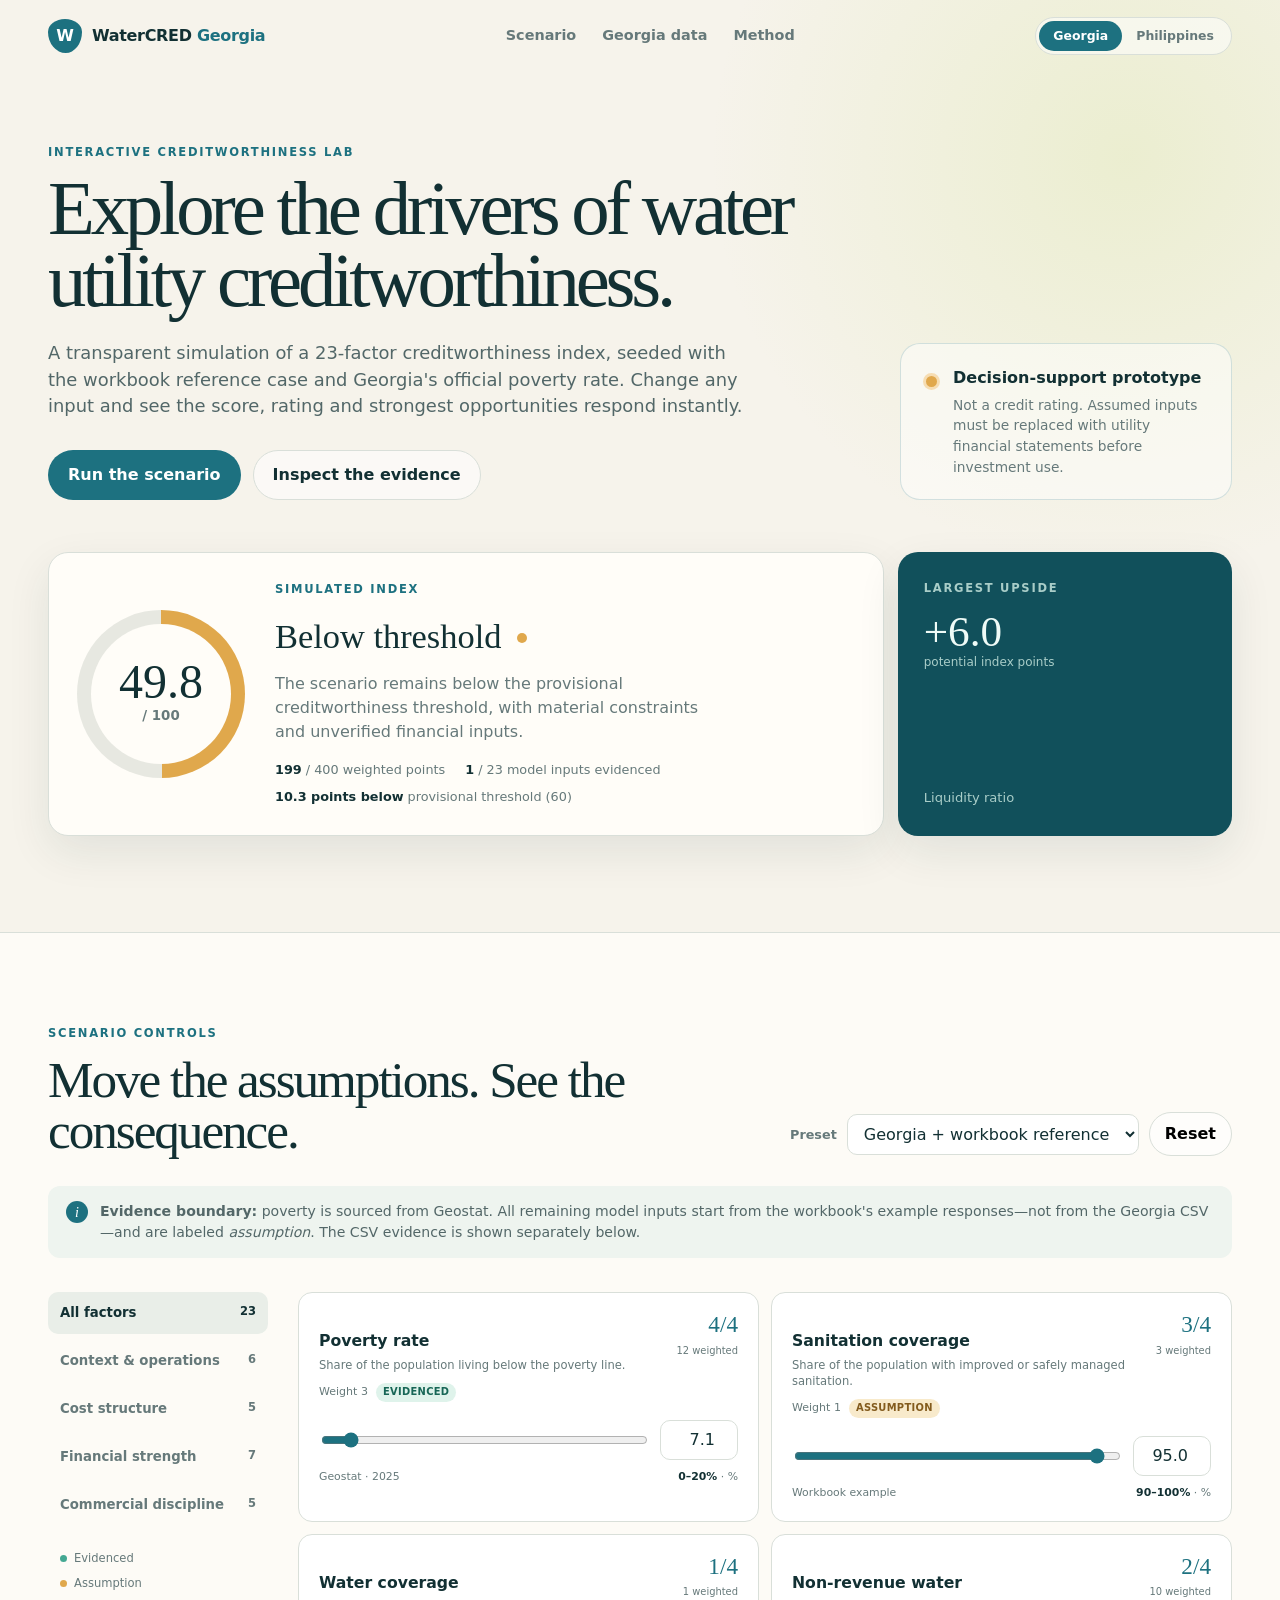
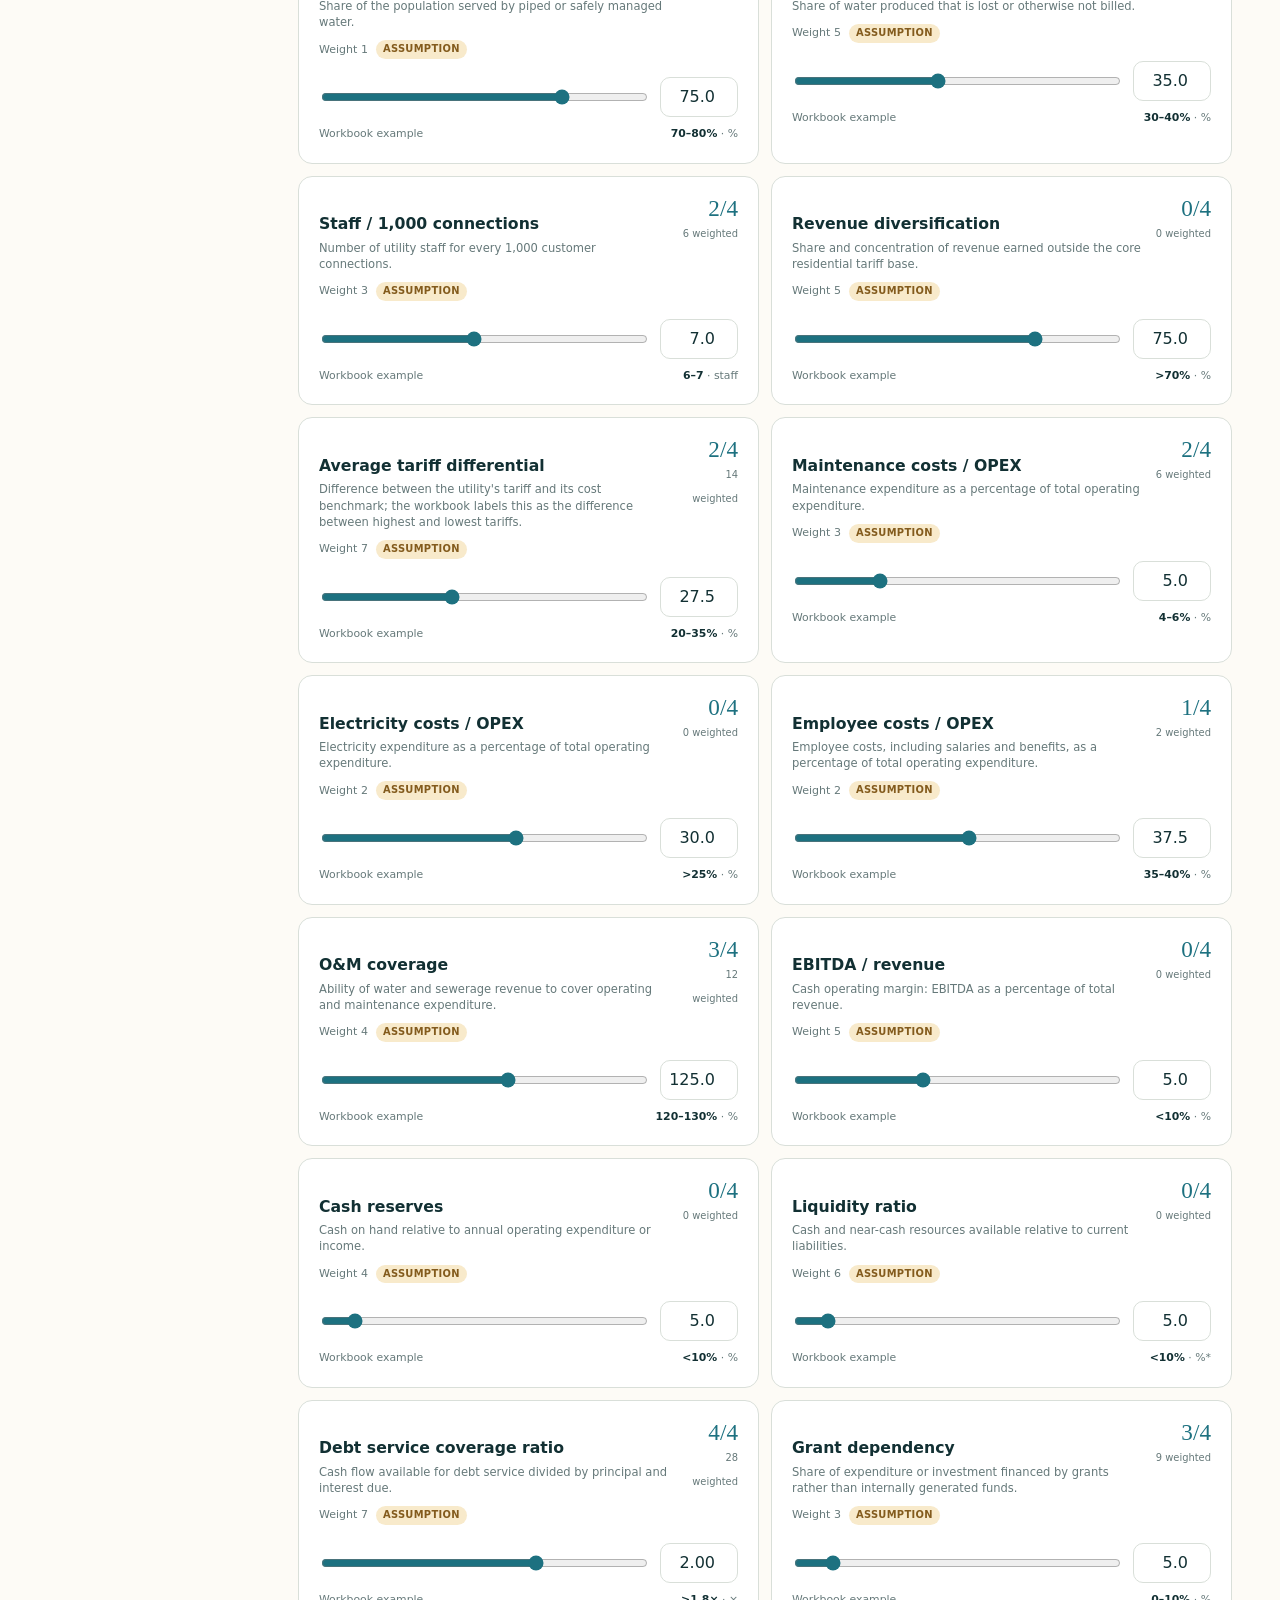
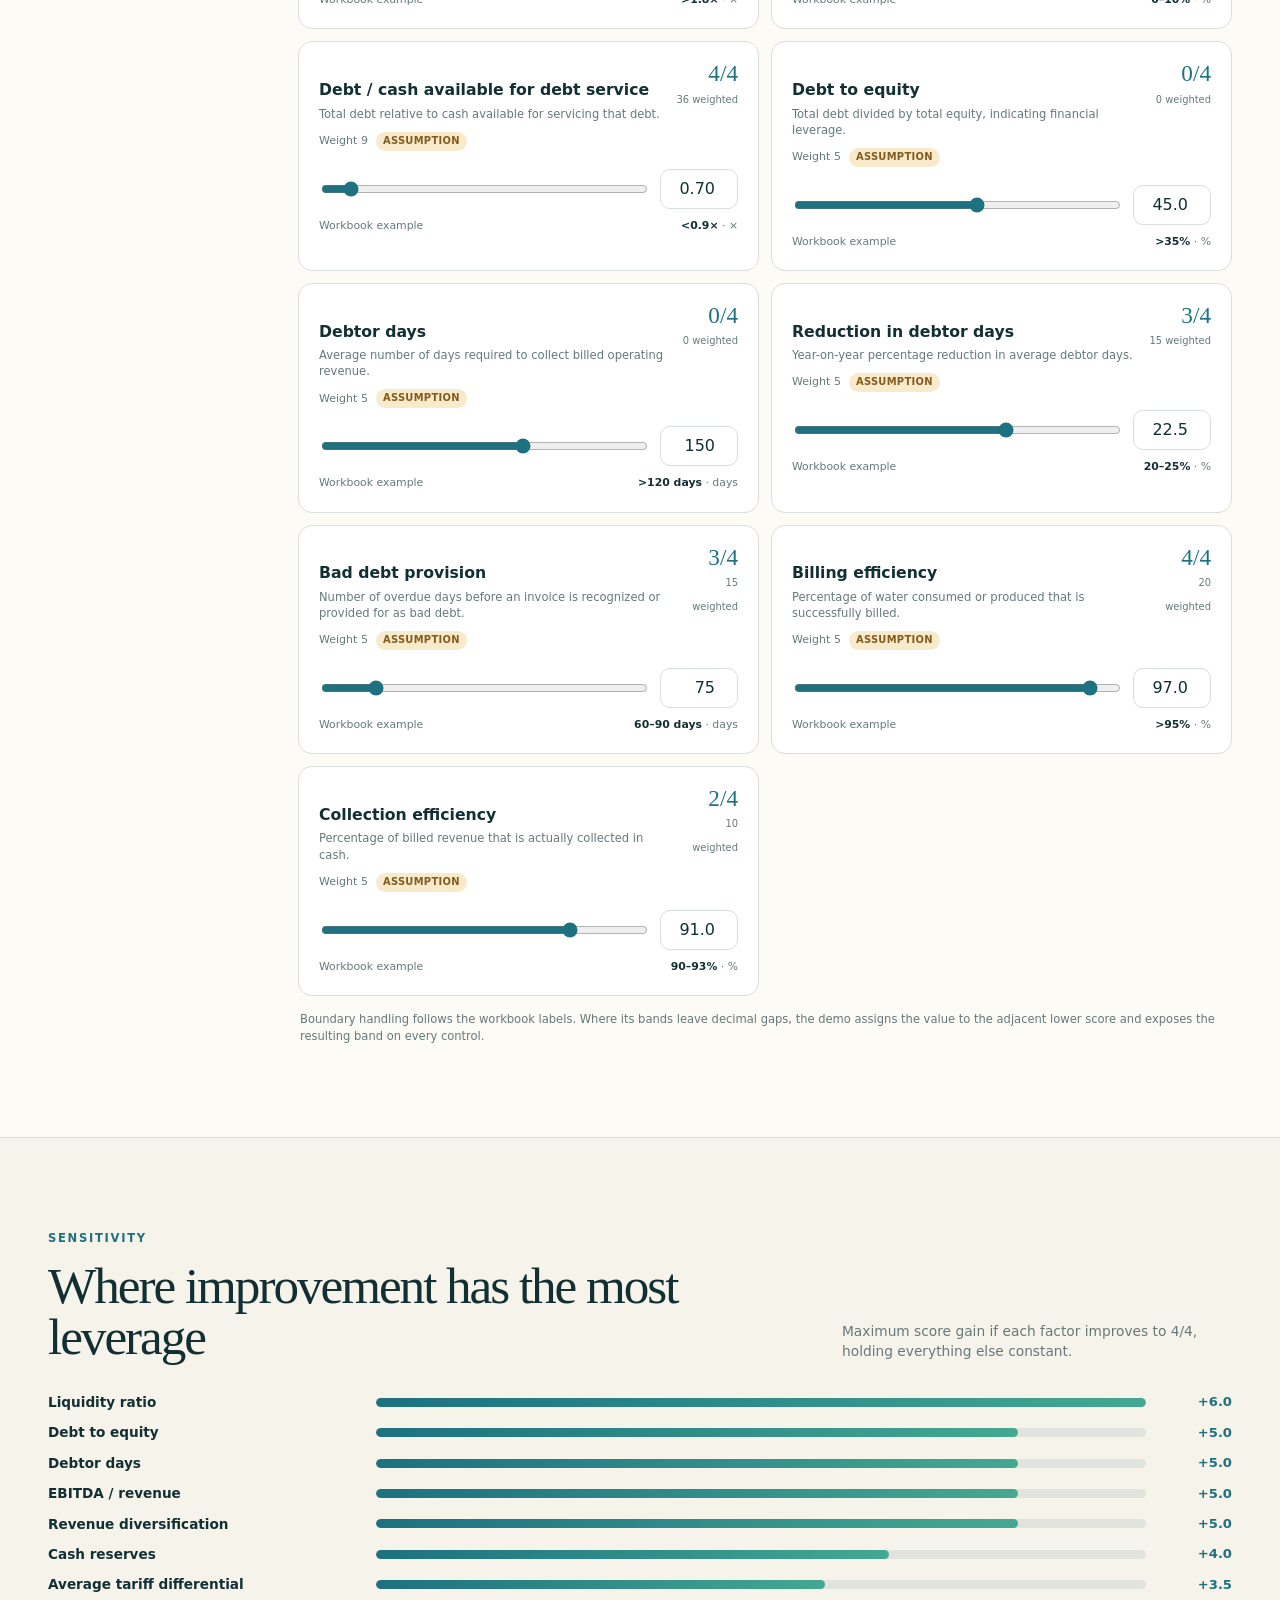
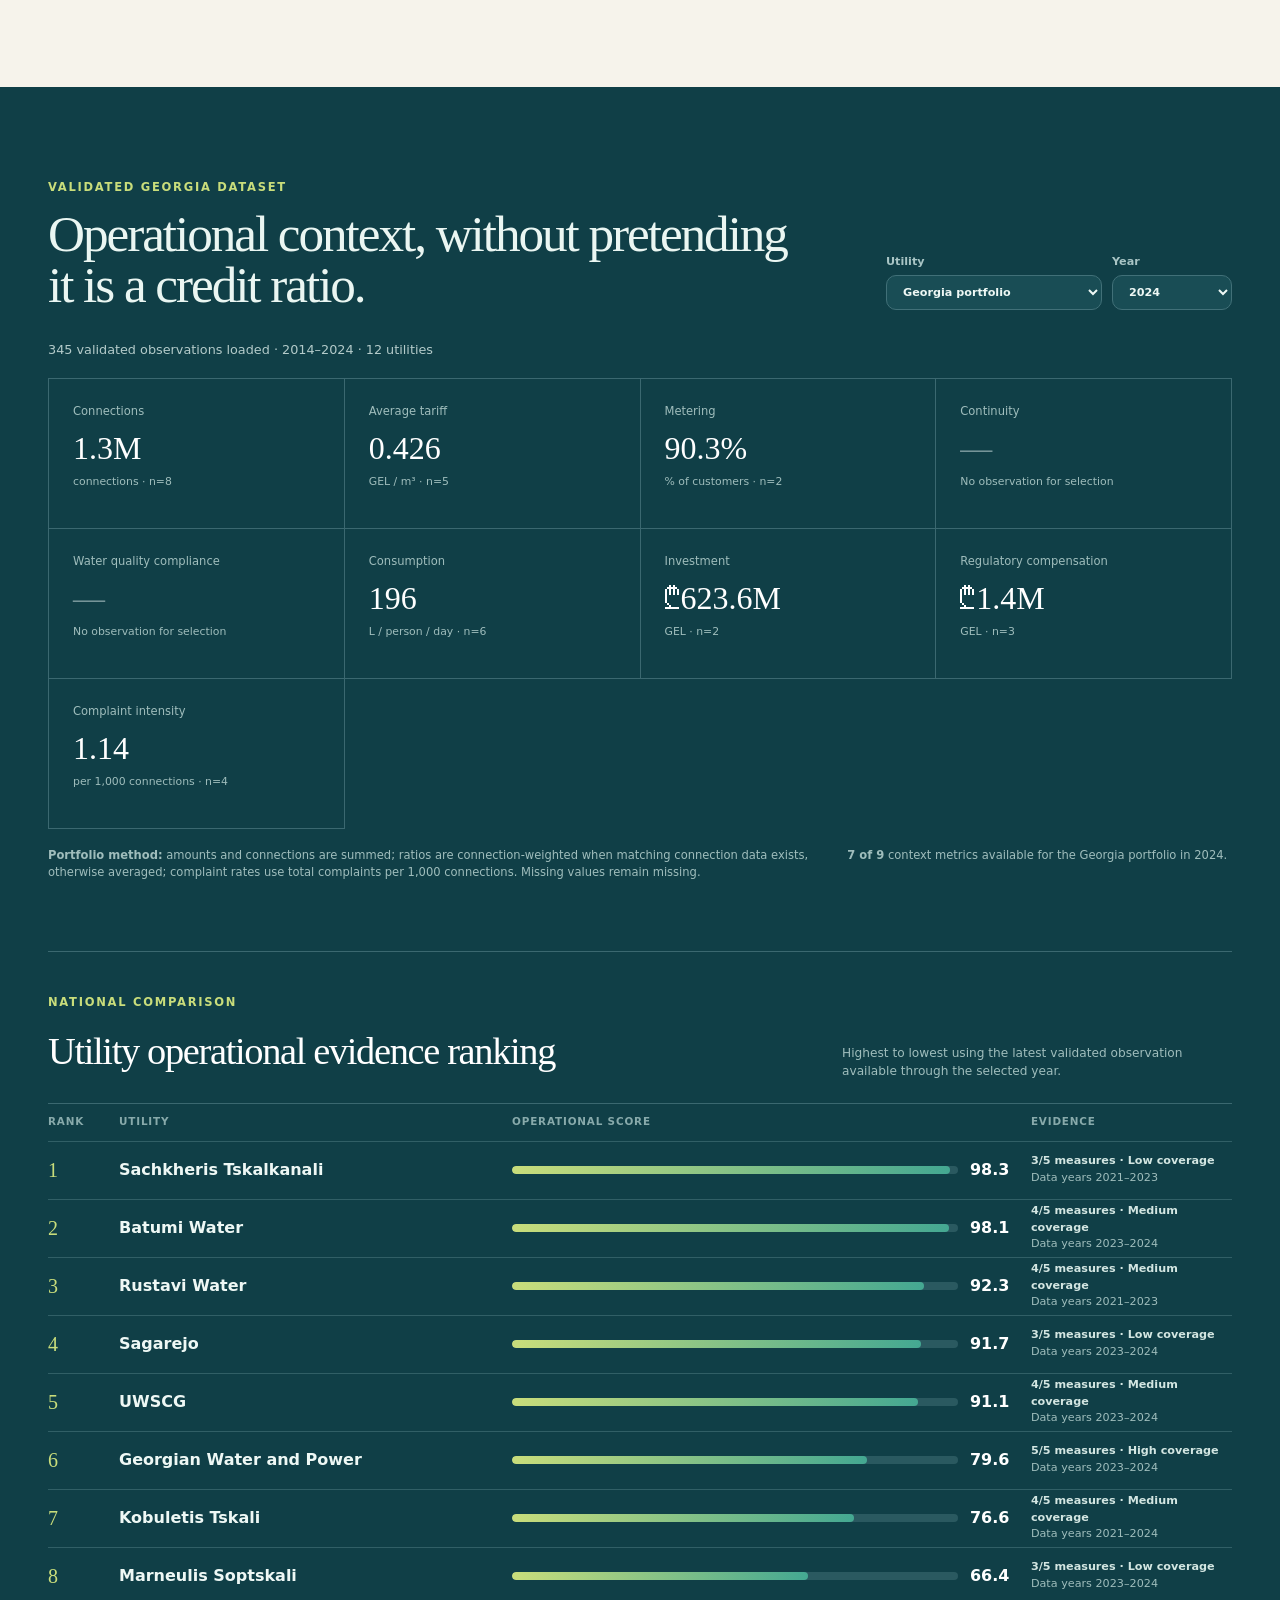
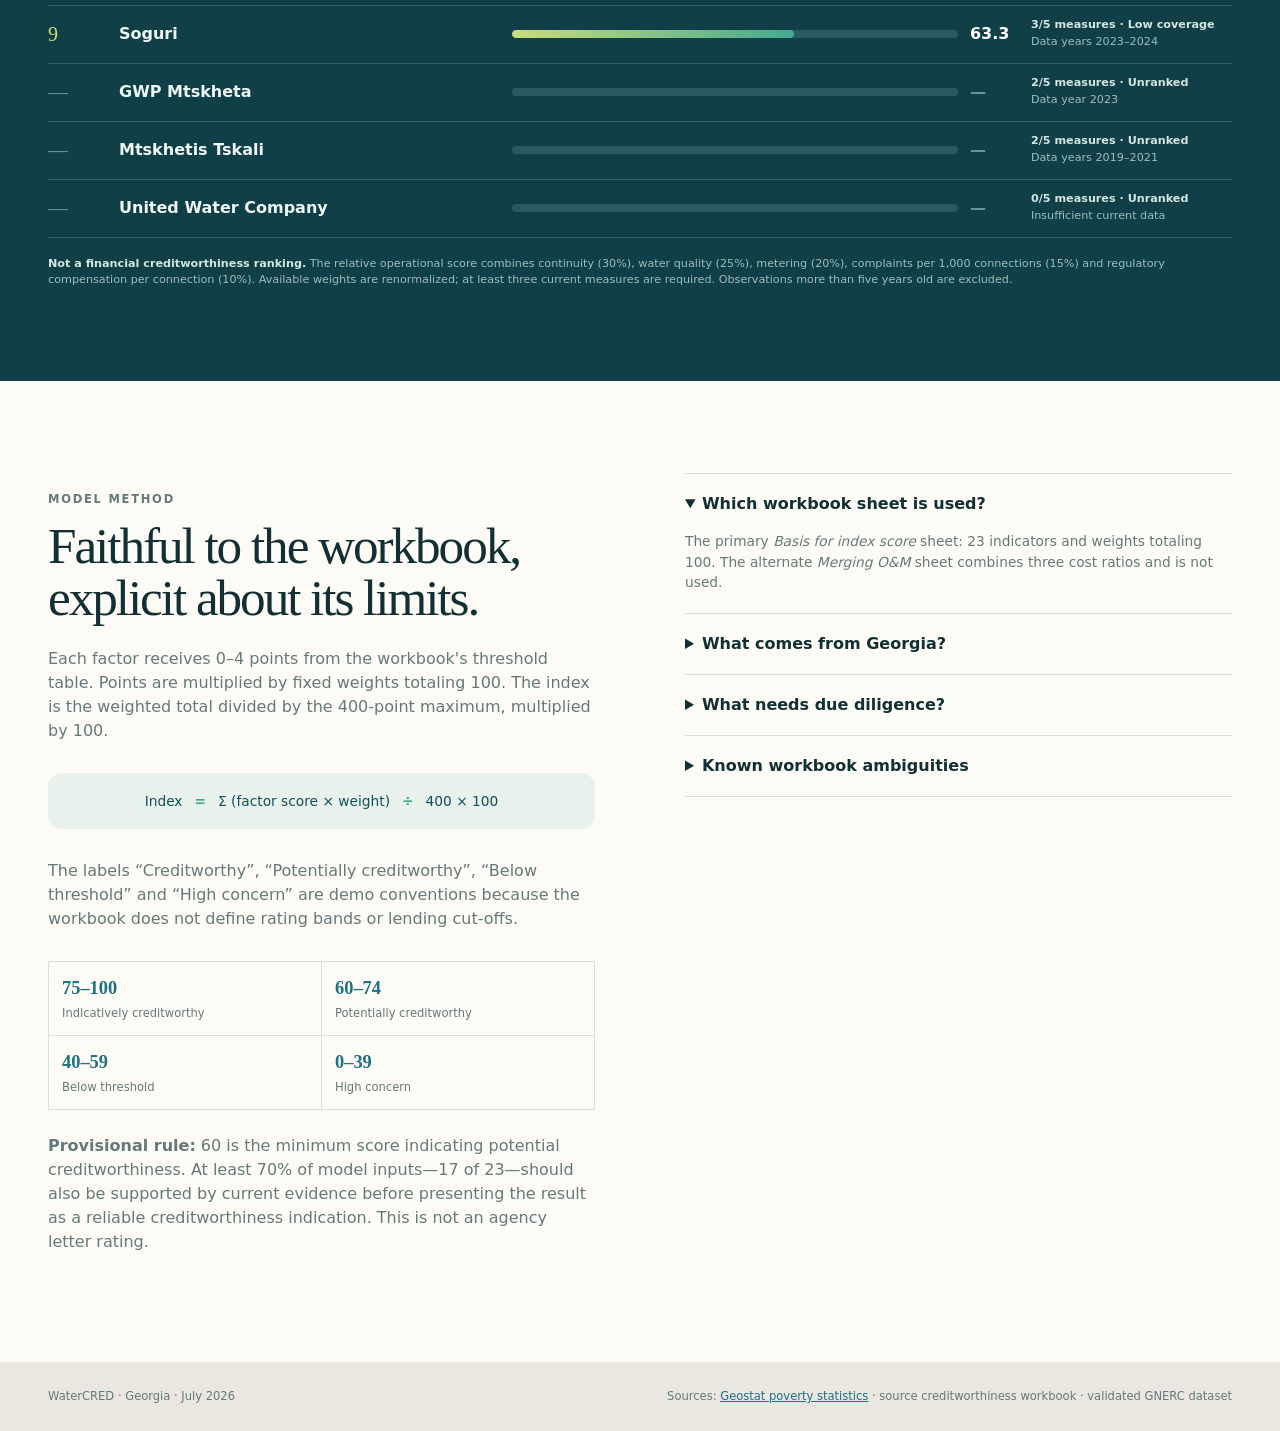
==== georgia.html @ d359c4e8 "Rebuild Philippines page: ranking, filters, province map, methodology Refocus the Philippines page o" ====
<!doctype html>
<html lang="en">
<head>
  <meta charset="utf-8">
  <meta name="viewport" content="width=device-width, initial-scale=1">
  <meta name="description" content="WaterCRED: interactive Georgia utility creditworthiness scenario simulator based on a 23-factor workbook model.">
  <title>WaterCRED · Georgia</title>
  <link rel="stylesheet" href="styles.css">
</head>
<body>
  <header class="topbar">
    <a class="brand" href="#top" aria-label="WaterCRED home">
      <span class="brand-mark" aria-hidden="true">W</span>
      <span>WaterCRED <em>Georgia</em></span>
    </a>
    <nav aria-label="Page sections">
      <a href="#scenario">Scenario</a>
      <a href="#evidence">Georgia data</a>
      <a href="#method">Method</a>
    </nav>
    <div class="country-switch" role="navigation" aria-label="Country">
      <a href="georgia.html" class="active" aria-current="page">Georgia</a>
      <a href="philippines.html">Philippines</a>
    </div>
  </header>

  <main id="top">
    <section class="hero">
      <div class="hero-copy">
        <p class="eyebrow">Interactive creditworthiness lab</p>
        <h1>Explore the drivers of water utility creditworthiness.</h1>
        <p class="lede">A transparent simulation of a 23-factor creditworthiness index, seeded with the workbook reference case and Georgia's official poverty rate. Change any input and see the score, rating and strongest opportunities respond instantly.</p>
        <div class="hero-actions">
          <a class="button primary" href="#scenario">Run the scenario</a>
          <a class="button ghost" href="#evidence">Inspect the evidence</a>
        </div>
      </div>
      <aside class="hero-note" aria-label="Model status">
        <span class="status-dot"></span>
        <div>
          <strong>Decision-support prototype</strong>
          <p>Not a credit rating. Assumed inputs must be replaced with utility financial statements before investment use.</p>
        </div>
      </aside>
    </section>

    <section class="score-shell" aria-labelledby="score-heading">
      <div class="score-card">
        <div class="score-ring" id="scoreRing" role="img" aria-label="Creditworthiness score">
          <div>
            <span id="scoreValue">49.8</span>
            <small>/ 100</small>
          </div>
        </div>
        <div class="score-copy">
          <p class="eyebrow">Simulated index</p>
          <h2 id="score-heading"><span id="ratingLabel">Watch</span> <span class="rating-dot" id="ratingDot"></span></h2>
          <p id="scoreNarrative">The scenario shows material credit constraints, with several high-weight financial inputs still unverified.</p>
          <div class="score-meta">
            <span><b id="weightedPoints">199</b> / 400 weighted points</span>
            <span><b id="verifiedCount">1</b> / 23 model inputs evidenced</span>
            <span><b id="thresholdStatus">10.3 points below</b> provisional threshold (60)</span>
          </div>
        </div>
      </div>
      <div class="delta-card accent">
        <p class="eyebrow">Largest upside</p>
        <strong id="upsideValue">+6.0</strong>
        <span>potential index points</span>
        <p id="upsideLabel">Liquidity ratio</p>
      </div>
    </section>

    <section class="scenario-section" id="scenario">
      <div class="section-heading">
        <div>
          <p class="eyebrow">Scenario controls</p>
          <h2>Move the assumptions. See the consequence.</h2>
        </div>
        <div class="scenario-actions">
          <label class="preset-label" for="presetSelect">Preset</label>
          <select id="presetSelect">
            <option value="georgia">Georgia + workbook reference</option>
            <option value="workbook">Original workbook reference</option>
            <option value="upside">Illustrative improvement case</option>
            <option value="stress">Illustrative stress case</option>
          </select>
          <button class="button compact ghost" id="resetButton" type="button">Reset</button>
        </div>
      </div>

      <div class="notice">
        <span aria-hidden="true">i</span>
        <p><strong>Evidence boundary:</strong> poverty is sourced from Geostat. All remaining model inputs start from the workbook's example responses—not from the Georgia CSV—and are labeled <em>assumption</em>. The CSV evidence is shown separately below.</p>
      </div>

      <div class="simulator-layout">
        <aside class="category-nav" aria-label="Indicator groups">
          <button class="category-tab active" data-filter="all" type="button"><span>All factors</span><b>23</b></button>
          <button class="category-tab" data-filter="context" type="button"><span>Context & operations</span><b>6</b></button>
          <button class="category-tab" data-filter="costs" type="button"><span>Cost structure</span><b>5</b></button>
          <button class="category-tab" data-filter="financial" type="button"><span>Financial strength</span><b>7</b></button>
          <button class="category-tab" data-filter="commercial" type="button"><span>Commercial discipline</span><b>5</b></button>
          <div class="legend">
            <span><i class="source-dot evidenced"></i>Evidenced</span>
            <span><i class="source-dot assumed"></i>Assumption</span>
          </div>
        </aside>

        <div>
          <div class="factor-grid" id="factorGrid"></div>
          <p class="range-note">Boundary handling follows the workbook labels. Where its bands leave decimal gaps, the demo assigns the value to the adjacent lower score and exposes the resulting band on every control.</p>
        </div>
      </div>
    </section>

    <section class="impact-section">
      <div class="section-heading compact-heading">
        <div>
          <p class="eyebrow">Sensitivity</p>
          <h2>Where improvement has the most leverage</h2>
        </div>
        <p>Maximum score gain if each factor improves to 4/4, holding everything else constant.</p>
      </div>
      <div class="impact-list" id="impactList"></div>
    </section>

    <section class="evidence-section" id="evidence">
      <div class="section-heading">
        <div>
          <p class="eyebrow">Validated Georgia dataset</p>
          <h2>Operational context, without pretending it is a credit ratio.</h2>
        </div>
        <div class="evidence-controls">
          <label>Utility
            <select id="utilitySelect"><option value="ALL">Georgia portfolio</option></select>
          </label>
          <label>Year
            <select id="yearSelect"></select>
          </label>
        </div>
      </div>

      <div class="data-status" id="dataStatus" role="status">Loading georgia_validated_data.csv…</div>
      <div class="metric-grid" id="metricGrid"></div>
      <div class="evidence-foot">
        <p><strong>Portfolio method:</strong> amounts and connections are summed; ratios are connection-weighted when matching connection data exists, otherwise averaged; complaint rates use total complaints per 1,000 connections. Missing values remain missing.</p>
        <p id="evidenceCoverage"></p>
      </div>

      <div class="ranking-block" aria-labelledby="rankingHeading">
        <div class="ranking-heading">
          <div>
            <p class="eyebrow">National comparison</p>
            <h3 id="rankingHeading">Utility operational evidence ranking</h3>
          </div>
          <p>Highest to lowest using the latest validated observation available through the selected year.</p>
        </div>
        <div class="ranking-table" role="table" aria-label="Georgia utility operational ranking">
          <div class="ranking-row ranking-header" role="row">
            <span role="columnheader">Rank</span>
            <span role="columnheader">Utility</span>
            <span role="columnheader">Operational score</span>
            <span role="columnheader">Evidence</span>
          </div>
          <div id="rankingBody"></div>
        </div>
        <p class="ranking-note"><strong>Not a financial creditworthiness ranking.</strong> The relative operational score combines continuity (30%), water quality (25%), metering (20%), complaints per 1,000 connections (15%) and regulatory compensation per connection (10%). Available weights are renormalized; at least three current measures are required. Observations more than five years old are excluded.</p>
      </div>
    </section>

    <section class="method-section" id="method">
      <div class="method-copy">
        <p class="eyebrow">Model method</p>
        <h2>Faithful to the workbook, explicit about its limits.</h2>
        <p>Each factor receives 0–4 points from the workbook's threshold table. Points are multiplied by fixed weights totaling 100. The index is the weighted total divided by the 400-point maximum, multiplied by 100.</p>
        <div class="formula"><span>Index</span><b>=</b><span>Σ (factor score × weight)</span><b>÷</b><span>400 × 100</span></div>
        <p>The labels “Creditworthy”, “Potentially creditworthy”, “Below threshold” and “High concern” are demo conventions because the workbook does not define rating bands or lending cut-offs.</p>
        <div class="threshold-scale" aria-label="Provisional score interpretation">
          <div><b>75–100</b><span>Indicatively creditworthy</span></div>
          <div><b>60–74</b><span>Potentially creditworthy</span></div>
          <div><b>40–59</b><span>Below threshold</span></div>
          <div><b>0–39</b><span>High concern</span></div>
        </div>
        <p><strong>Provisional rule:</strong> 60 is the minimum score indicating potential creditworthiness. At least 70% of model inputs—17 of 23—should also be supported by current evidence before presenting the result as a reliable creditworthiness indication. This is not an agency letter rating.</p>
      </div>
      <div class="method-details">
        <details open>
          <summary>Which workbook sheet is used?</summary>
          <p>The primary <em>Basis for index score</em> sheet: 23 indicators and weights totaling 100. The alternate <em>Merging O&amp;M</em> sheet combines three cost ratios and is not used.</p>
        </details>
        <details>
          <summary>What comes from Georgia?</summary>
          <p>The model uses Geostat's 2025 absolute poverty rate of 7.1%. The evidence explorer reads all 345 validated CSV observations across 2014–2024.</p>
        </details>
        <details>
          <summary>What needs due diligence?</summary>
          <p>Twenty-two model inputs need Georgia utility evidence: audited accounts, billing and collection ledgers, debt schedules, staffing, production volumes, service coverage, and tariff-to-cost data.</p>
        </details>
        <details>
          <summary>Known workbook ambiguities</summary>
          <p>The live factor formula produces 49.0 for the workbook example, while a separate static cell reports 48.5. Several bands also meet at the same boundary, the staff table omits 5 staff/1,000 connections, and liquidity is scored with EBITDA-style percentage bands despite being defined as a ratio. The demo uses the reproducible 49.0 result and documents deterministic boundary rules in the source code.</p>
        </details>
      </div>
    </section>
  </main>

  <footer>
    <p>WaterCRED · Georgia · July 2026</p>
    <p>Sources: <a href="https://www.geostat.ge/en/modules/categories/192/living-conditions" target="_blank" rel="noreferrer">Geostat poverty statistics</a> · source creditworthiness workbook · validated GNERC dataset</p>
  </footer>

  <script src="core.js"></script>
  <script src="georgia.js"></script>
</body>
</html>
---- styles.css ----
:root {
  --ink: #123033;
  --muted: #66797a;
  --paper: #f6f3eb;
  --card: #fffdf8;
  --line: #d9dfd9;
  --blue: #1d7180;
  --blue-dark: #11505b;
  --teal: #44a892;
  --lime: #c9dd7b;
  --amber: #e0a84c;
  --red: #bc624e;
  --shadow: 0 16px 44px rgba(22, 54, 56, 0.09);
  --radius: 20px;
}

* { box-sizing: border-box; }
html { scroll-behavior: smooth; }
body {
  margin: 0;
  color: var(--ink);
  background:
    radial-gradient(circle at 88% 2%, rgba(201, 221, 123, 0.24), transparent 26rem),
    var(--paper);
  font-family: Inter, ui-sans-serif, system-ui, -apple-system, BlinkMacSystemFont, "Segoe UI", sans-serif;
  line-height: 1.5;
}
button, select, input { font: inherit; }
a { color: inherit; }

.topbar {
  height: 72px;
  max-width: 1240px;
  margin: auto;
  padding: 0 28px;
  display: flex;
  align-items: center;
  justify-content: space-between;
}
.brand { display: flex; align-items: center; gap: 10px; text-decoration: none; font-weight: 800; letter-spacing: -0.02em; }
.brand em { color: var(--blue); font-style: normal; font-weight: 600; }
.brand-mark { width: 34px; height: 34px; display: grid; place-items: center; color: white; background: var(--blue); border-radius: 50% 50% 48% 52% / 38% 38% 62% 62%; }
nav { display: flex; gap: 26px; }
nav a { color: var(--muted); text-decoration: none; font-size: 0.9rem; font-weight: 650; }
nav a:hover { color: var(--blue); }
.country-switch { display: flex; padding: 3px; border: 1px solid var(--line); border-radius: 999px; background: rgba(255,255,255,0.55); }
.country-switch a { padding: 6px 14px; border-radius: 999px; color: var(--muted); text-decoration: none; font-size: 0.78rem; font-weight: 700; }
.country-switch a:hover { color: var(--blue); }
.country-switch a.active { color: white; background: var(--blue); }

main { overflow: hidden; }
.hero {
  max-width: 1184px;
  min-height: 470px;
  margin: 0 auto;
  padding: 72px 0 52px;
  display: grid;
  grid-template-columns: minmax(0, 780px) minmax(260px, 1fr);
  align-items: end;
  gap: 72px;
}
.eyebrow { margin: 0 0 12px; color: var(--blue); font-size: 0.72rem; font-weight: 850; letter-spacing: 0.15em; text-transform: uppercase; }
h1, h2, p { margin-top: 0; }
h1 { max-width: 780px; margin-bottom: 22px; font-family: Georgia, "Times New Roman", serif; font-size: clamp(3.2rem, 6vw, 5.75rem); font-weight: 400; letter-spacing: -0.055em; line-height: 0.94; }
.lede { max-width: 700px; color: #526768; font-size: 1.12rem; }
.hero-actions { display: flex; gap: 12px; margin-top: 30px; }
.button { border: 1px solid transparent; border-radius: 999px; padding: 12px 19px; cursor: pointer; text-decoration: none; font-weight: 750; transition: transform 160ms ease, background 160ms ease; }
.button:hover { transform: translateY(-1px); }
.button.primary { color: white; background: var(--blue); }
.button.primary:hover { background: var(--blue-dark); }
.button.ghost { border-color: var(--line); background: rgba(255,255,255,0.55); }
.button.compact { padding: 9px 15px; }
.hero-note { display: flex; gap: 13px; padding: 22px; border: 1px solid rgba(29,113,128,0.18); background: rgba(255,255,255,0.48); border-radius: var(--radius); }
.hero-note p { margin: 5px 0 0; color: var(--muted); font-size: 0.86rem; }
.status-dot { flex: 0 0 auto; width: 11px; height: 11px; margin-top: 7px; background: var(--amber); border: 3px solid #f6ddb2; border-radius: 50%; box-sizing: content-box; }

.score-shell {
  max-width: 1184px;
  margin: 0 auto 96px;
  display: grid;
  grid-template-columns: 2fr 0.8fr;
  gap: 14px;
}
.score-card, .delta-card { min-height: 238px; background: var(--card); border: 1px solid var(--line); border-radius: var(--radius); box-shadow: var(--shadow); }
.score-card { padding: 28px; display: flex; align-items: center; gap: 30px; }
.score-ring { --score: 49.75; --ring-color: var(--amber); width: 168px; height: 168px; flex: 0 0 auto; display: grid; place-items: center; border-radius: 50%; background: conic-gradient(var(--ring-color) calc(var(--score) * 1%), #e7e8e1 0); position: relative; }
.score-ring::before { content: ""; position: absolute; inset: 14px; background: var(--card); border-radius: 50%; }
.score-ring div { position: relative; text-align: center; }
.score-ring span { display: block; font-family: Georgia, serif; font-size: 3rem; line-height: 0.9; }
.score-ring small { color: var(--muted); font-weight: 700; }
.score-copy h2 { margin-bottom: 10px; font-family: Georgia, serif; font-size: 2.15rem; font-weight: 400; }
.score-copy > p:not(.eyebrow) { max-width: 430px; color: var(--muted); }
.rating-dot { display: inline-block; width: 10px; height: 10px; margin: 0 0 5px 7px; background: var(--amber); border-radius: 50%; }
.score-meta { display: flex; flex-wrap: wrap; gap: 8px 20px; color: var(--muted); font-size: 0.8rem; }
.score-meta b { color: var(--ink); }
.delta-card { padding: 27px 25px; display: flex; flex-direction: column; }
.delta-card strong { font-family: Georgia, serif; font-size: 2.7rem; font-weight: 400; line-height: 1; }
.delta-card > span { color: var(--muted); font-size: 0.75rem; }
.delta-card > p:last-child { margin: auto 0 0; color: var(--muted); font-size: 0.82rem; }
.delta-card.accent { color: #effbf7; background: var(--blue-dark); border-color: transparent; }
.delta-card.accent .eyebrow, .delta-card.accent > span, .delta-card.accent > p:last-child { color: #a9cdc8; }

.scenario-section, .impact-section, .evidence-section, .method-section { padding: 92px max(28px, calc((100vw - 1184px) / 2)); }
.scenario-section { background: #fdfbf6; border-top: 1px solid var(--line); border-bottom: 1px solid var(--line); }
.section-heading { margin-bottom: 30px; display: flex; align-items: end; justify-content: space-between; gap: 28px; }
.section-heading h2, .method-copy h2 { margin-bottom: 0; max-width: 720px; font-family: Georgia, serif; font-size: clamp(2.3rem, 4vw, 3.5rem); font-weight: 400; letter-spacing: -0.04em; line-height: 1; }
.scenario-actions, .evidence-controls { display: flex; align-items: center; gap: 10px; }
.preset-label { color: var(--muted); font-size: 0.8rem; font-weight: 700; }
select, input[type="number"] { color: var(--ink); border: 1px solid var(--line); background: white; border-radius: 10px; padding: 9px 12px; }
select:focus, input:focus, button:focus-visible, a:focus-visible { outline: 3px solid rgba(68,168,146,0.3); outline-offset: 2px; }
.notice { margin-bottom: 34px; padding: 15px 18px; display: flex; gap: 12px; color: #536768; background: #eef4ef; border-radius: 12px; font-size: 0.88rem; }
.notice span { width: 22px; height: 22px; flex: 0 0 auto; display: grid; place-items: center; color: white; background: var(--blue); border-radius: 50%; font-family: Georgia, serif; font-style: italic; }
.notice p { margin: 0; }
.simulator-layout { display: grid; grid-template-columns: 220px minmax(0, 1fr); gap: 30px; align-items: start; }
.category-nav { position: sticky; top: 20px; display: grid; gap: 6px; }
.category-tab { width: 100%; padding: 11px 12px; display: flex; justify-content: space-between; color: var(--muted); border: 0; background: transparent; border-radius: 10px; cursor: pointer; text-align: left; font-size: 0.83rem; font-weight: 700; }
.category-tab b { font-size: 0.72rem; }
.category-tab:hover, .category-tab.active { color: var(--ink); background: #e9eee8; }
.legend { margin: 18px 12px 0; display: grid; gap: 8px; color: var(--muted); font-size: 0.72rem; }
.source-dot { width: 7px; height: 7px; margin-right: 7px; display: inline-block; border-radius: 50%; }
.source-dot.evidenced { background: var(--teal); }
.source-dot.assumed { background: var(--amber); }
.factor-grid { display: grid; grid-template-columns: repeat(2, minmax(0, 1fr)); gap: 12px; }
.factor-card { padding: 20px; background: white; border: 1px solid var(--line); border-radius: 14px; transition: border-color 160ms ease, box-shadow 160ms ease; }
.factor-card:hover { border-color: #b8c9c5; box-shadow: 0 8px 22px rgba(18,48,51,0.06); }
.factor-card.hidden { display: none; }
.factor-head { display: flex; justify-content: space-between; gap: 14px; }
.factor-title { margin-bottom: 4px; font-size: 0.98rem; }
.factor-definition { max-width: 440px; margin: 0 0 10px; color: var(--muted); font-size: 0.72rem; line-height: 1.4; }
.factor-sub { display: flex; gap: 8px; align-items: center; color: var(--muted); font-size: 0.69rem; }
.tag { padding: 2px 7px; border-radius: 999px; font-size: 0.62rem; font-weight: 800; letter-spacing: 0.03em; text-transform: uppercase; }
.tag.evidenced { color: #176656; background: #dff3eb; }
.tag.assumed { color: #835b1d; background: #f8eacb; }
.factor-points { min-width: 56px; text-align: right; }
.factor-points b { display: block; color: var(--blue); font-family: Georgia, serif; font-size: 1.45rem; font-weight: 400; line-height: 1; }
.factor-points span { color: var(--muted); font-size: 0.62rem; }
.control-row { margin-top: 18px; display: grid; grid-template-columns: minmax(0, 1fr) 78px; gap: 14px; align-items: center; }
input[type="range"] { width: 100%; accent-color: var(--blue); }
input[type="number"] { width: 78px; padding: 7px; text-align: right; font-variant-numeric: tabular-nums; }
.factor-footer { margin-top: 9px; display: flex; justify-content: space-between; gap: 10px; color: var(--muted); font-size: 0.68rem; }
.factor-footer .bucket { color: var(--ink); font-weight: 700; }
.range-note { margin: 15px 2px 0; color: var(--muted); font-size: 0.72rem; }

.impact-section { background: var(--paper); }
.compact-heading > p { max-width: 390px; margin-bottom: 0; color: var(--muted); font-size: 0.86rem; }
.impact-list { display: grid; gap: 10px; }
.impact-row { display: grid; grid-template-columns: minmax(210px, 1.2fr) 3fr 66px; align-items: center; gap: 20px; }
.impact-label { font-size: 0.85rem; font-weight: 700; }
.impact-bar { height: 9px; overflow: hidden; background: #e1e4dd; border-radius: 99px; }
.impact-bar span { height: 100%; display: block; background: linear-gradient(90deg, var(--blue), var(--teal)); border-radius: inherit; }
.impact-value { text-align: right; color: var(--blue); font-size: 0.82rem; font-weight: 800; }

.evidence-section { color: #eaf6f2; background: #103f47; }
.evidence-section .eyebrow { color: var(--lime); }
.evidence-section .section-heading h2 { max-width: 760px; }
.evidence-controls label { display: grid; gap: 5px; color: #a9c5c5; font-size: 0.7rem; font-weight: 750; }
.evidence-controls select { min-width: 120px; color: #eef8f5; border-color: #417078; background: #194d55; }
.data-status { margin-bottom: 18px; color: #b4cbca; font-size: 0.8rem; }
.data-status.error { color: #ffd59a; }
.metric-grid { display: grid; grid-template-columns: repeat(4, 1fr); border-top: 1px solid #3b6870; border-left: 1px solid #3b6870; }
.metric-card { min-height: 150px; padding: 24px; border-right: 1px solid #3b6870; border-bottom: 1px solid #3b6870; }
.metric-card span { display: block; color: #9fbdbc; font-size: 0.72rem; }
.metric-card strong { display: block; margin: 12px 0 4px; color: white; font-family: Georgia, serif; font-size: 2rem; font-weight: 400; line-height: 1; }
.metric-card small { color: #9fbdbc; font-size: 0.68rem; }
.metric-card.missing strong { color: #769599; }
.evidence-foot { margin-top: 18px; display: grid; grid-template-columns: 2fr 1fr; gap: 30px; color: #9fbdbc; font-size: 0.72rem; }
.ranking-block { margin-top: 58px; padding-top: 42px; border-top: 1px solid #3b6870; }
.ranking-heading { margin-bottom: 22px; display: flex; align-items: end; justify-content: space-between; gap: 24px; }
.ranking-heading h3 { margin: 0; color: white; font-family: Georgia, serif; font-size: clamp(1.8rem, 3vw, 2.65rem); font-weight: 400; letter-spacing: -0.035em; }
.ranking-heading > p { max-width: 390px; margin: 0; color: #9fbdbc; font-size: 0.76rem; }
.ranking-table { border-top: 1px solid #3b6870; }
.ranking-row { min-height: 58px; display: grid; grid-template-columns: 55px minmax(190px, 1.5fr) minmax(210px, 2fr) minmax(140px, 0.8fr); align-items: center; gap: 16px; border-bottom: 1px solid #315f66; }
.ranking-header { min-height: 38px; color: #88aaab; font-size: 0.65rem; font-weight: 800; letter-spacing: 0.08em; text-transform: uppercase; }
.ranking-rank { color: var(--lime); font-family: Georgia, serif; font-size: 1.25rem; }
.ranking-name { display: flex; flex-direction: column; gap: 2px; min-width: 0; }
.ranking-name b { color: #eef8f5; font-weight: 750; }
.ranking-name small { color: #9fbdbc; font-size: 0.68rem; }
/* Georgia ranking (core.js) still renders a button in this cell */
.ranking-name button { padding: 0; color: #eef8f5; border: 0; background: transparent; cursor: pointer; text-align: left; font-weight: 750; }
.ranking-name button:hover { color: var(--lime); }
.size-chip { display: inline-block; margin-left: 2px; padding: 0 5px; color: #0e3a42; background: var(--lime); border-radius: 4px; font-size: 0.6rem; font-weight: 800; vertical-align: middle; }
.size-chip.unknown { color: #cfe3df; background: #2a5960; }
.ranking-score { display: grid; grid-template-columns: minmax(90px, 1fr) 45px; align-items: center; gap: 12px; }
.ranking-bar { height: 8px; overflow: hidden; background: #2a5960; border-radius: 99px; }
.ranking-bar span { height: 100%; display: block; background: linear-gradient(90deg, var(--lime), var(--teal)); border-radius: inherit; }
.ranking-score b { color: white; font-variant-numeric: tabular-nums; }
.ranking-evidence { color: #9fbdbc; font-size: 0.7rem; }
.ranking-evidence b { display: block; color: #d3e6e2; }
.ranking-row.unranked .ranking-rank, .ranking-row.unranked .ranking-score b { color: #6f9295; }
.ranking-row.unranked .ranking-bar span { width: 0 !important; }
.ranking-note { margin: 18px 0 0; color: #9fbdbc; font-size: 0.7rem; }
.ranking-note strong { color: #d3e6e2; }

/* Expandable ranking rows (rendered only when the scorer returns factor details) */
.ranking-hint { margin: -8px 0 14px; color: #9fbdbc; font-size: 0.74rem; }
.ranking-details { border-bottom: 1px solid #315f66; }
.ranking-details > summary { list-style: none; }
.ranking-details > summary::-webkit-details-marker { display: none; }
summary.ranking-row { cursor: pointer; border-bottom: 0; }
.ranking-row.expandable, .ranking-header-expandable { grid-template-columns: 55px minmax(190px, 1.5fr) minmax(210px, 2fr) minmax(140px, 0.8fr) 26px; }
.ranking-toggle { justify-self: end; width: 8px; height: 8px; border-right: 2px solid #88aaab; border-bottom: 2px solid #88aaab; transform: rotate(-45deg); transition: transform 120ms ease; }
.ranking-details[open] .ranking-toggle { transform: rotate(45deg); }
summary.ranking-row:hover .ranking-toggle { border-color: var(--lime); }

.factor-breakdown { padding: 4px 0 22px 55px; }
.factor-breakdown-note { margin: 0 0 12px; color: #9fbdbc; font-size: 0.72rem; }
.factor-table-wrap { overflow-x: auto; }
.factor-table { width: 100%; border-collapse: collapse; font-size: 0.72rem; color: #cfe3df; }
.factor-table th { padding: 6px 14px 6px 0; color: #88aaab; font-size: 0.62rem; font-weight: 800; letter-spacing: 0.08em; text-transform: uppercase; text-align: left; border-bottom: 1px solid #3b6870; }
.factor-table td { padding: 7px 14px 7px 0; border-bottom: 1px solid #2a5960; vertical-align: top; font-variant-numeric: tabular-nums; }
.factor-table td b { color: white; }
.factor-table small { color: #9fbdbc; }
.factor-table tr.factor-missing td { color: #6f9295; font-style: italic; }

.utility-detail { margin-top: 26px; }
.utility-detail:empty { display: none; }
.utility-detail h4 { margin: 0 0 4px; color: white; font-family: Georgia, serif; font-size: 1.15rem; font-weight: 400; }
.utility-detail .factor-breakdown { padding-left: 0; }

.coverage-block { margin-top: 34px; }
.coverage-block h4 { margin: 0 0 6px; color: white; font-family: Georgia, serif; font-size: 1.15rem; font-weight: 400; }
.coverage-block .ranking-hint { margin: 0 0 12px; }
#coverageTable { overflow-x: auto; }
.coverage-table td:nth-child(4) b { color: var(--lime); }

.map-block { margin-top: 58px; padding-top: 42px; border-top: 1px solid #3b6870; }
.map-layout { display: flex; align-items: flex-start; justify-content: center; gap: 48px; }
#phlMap { flex: 0 1 430px; max-width: 430px; }
.map-land { fill: #2a6570; stroke: #4d838d; stroke-width: 1; }
.map-district { stroke-width: 4; stroke-linejoin: round; cursor: pointer; transition: stroke 120ms ease; }
.map-district:hover, .map-district:focus-visible { stroke: white; outline: none; }
.map-district-unranked { opacity: 0.6; }
.map-legend { position: sticky; top: 20px; display: grid; gap: 12px; padding-top: 12px; color: #cfe3df; font-size: 0.82rem; }
.map-legend span { display: flex; align-items: center; gap: 10px; }
.map-legend i { width: 15px; height: 15px; flex: 0 0 auto; border: 1px solid #0c333a; border-radius: 4px; }

.method-section { display: grid; grid-template-columns: 1fr 1fr; gap: 90px; background: #fdfbf6; }
.method-copy > p:not(.eyebrow) { margin-top: 24px; color: var(--muted); }
.threshold-scale { margin-top: 30px; display: grid; grid-template-columns: repeat(2, minmax(0, 1fr)); border-top: 1px solid var(--line); border-left: 1px solid var(--line); }
.threshold-scale div { padding: 13px; display: grid; gap: 2px; border-right: 1px solid var(--line); border-bottom: 1px solid var(--line); }
.threshold-scale b { color: var(--blue); font-family: Georgia, serif; font-size: 1.15rem; }
.threshold-scale span { color: var(--muted); font-size: 0.72rem; }
.formula { margin: 30px 0; padding: 18px; display: flex; flex-wrap: wrap; align-items: center; justify-content: center; gap: 12px; color: var(--blue-dark); background: #e9f1ed; border-radius: 14px; font-size: 0.86rem; }
.formula b { color: var(--teal); }
.method-details details { border-top: 1px solid var(--line); }
.method-details details:last-child { border-bottom: 1px solid var(--line); }
.method-details summary { padding: 18px 0; cursor: pointer; font-weight: 750; }
.method-details details p { margin: -3px 0 20px; color: var(--muted); font-size: 0.86rem; }
footer { padding: 26px max(28px, calc((100vw - 1184px) / 2)); display: flex; justify-content: space-between; gap: 20px; color: var(--muted); background: #e9e7df; font-size: 0.72rem; }
footer p { margin: 0; }
footer a { color: var(--blue); }

@media (max-width: 1000px) {
  .hero, .score-shell { margin-left: 28px; margin-right: 28px; }
  .hero { grid-template-columns: 1fr; gap: 30px; padding-top: 50px; }
  .hero-note { max-width: 560px; }
  .score-shell { grid-template-columns: 1fr; }
  .score-card { grid-column: auto; }
  .delta-card { min-height: 190px; }
  .metric-grid { grid-template-columns: repeat(2, 1fr); }
  .method-section { gap: 45px; }
}

@media (max-width: 760px) {
  nav { display: none; }
  .topbar { padding: 0 18px; }
  .hero { margin: 0 18px; padding-top: 38px; }
  h1 { font-size: 3.35rem; }
  .score-shell { margin: 0 18px 64px; grid-template-columns: 1fr; }
  .score-card { align-items: flex-start; flex-direction: column; }
  .delta-card { min-height: 190px; }
  .scenario-section, .impact-section, .evidence-section, .method-section { padding: 64px 18px; }
  .section-heading { align-items: flex-start; flex-direction: column; }
  .scenario-actions, .evidence-controls { width: 100%; flex-wrap: wrap; }
  .scenario-actions select { flex: 1; }
  .simulator-layout { grid-template-columns: 1fr; }
  .category-nav { position: static; grid-template-columns: repeat(2, 1fr); }
  .legend { display: none; }
  .factor-grid { grid-template-columns: 1fr; }
  .impact-row { grid-template-columns: minmax(130px, 1fr) 1.5fr 55px; gap: 10px; }
  .metric-grid { grid-template-columns: 1fr 1fr; }
  .evidence-foot, .method-section { grid-template-columns: 1fr; }
  .ranking-heading { align-items: flex-start; flex-direction: column; }
  .map-layout { flex-direction: column; gap: 20px; }
  #phlMap { flex: none; width: 100%; }
  .map-legend { position: static; }
  .ranking-row { grid-template-columns: 38px minmax(130px, 1.3fr) minmax(115px, 1fr); gap: 10px; }
  .ranking-row > .ranking-evidence, .ranking-header > :nth-child(4) { display: none; }
  .ranking-row.expandable, .ranking-header-expandable { grid-template-columns: 38px minmax(130px, 1.3fr) minmax(115px, 1fr) 20px; }
  .factor-breakdown { padding-left: 0; }
  footer { flex-direction: column; }
}

@media (max-width: 440px) {
  .brand { font-size: 0.76rem; }
  .brand-mark { width: 30px; height: 30px; }
  .country-switch a { padding: 5px 10px; font-size: 0.72rem; }
  h1 { font-size: 2.9rem; }
  .hero-actions { align-items: stretch; flex-direction: column; text-align: center; }
  .score-ring { width: 142px; height: 142px; }
  .category-nav { grid-template-columns: 1fr; }
  .metric-grid { grid-template-columns: 1fr; }
  .control-row { grid-template-columns: minmax(0, 1fr) 70px; }
  input[type="number"] { width: 70px; }
}

/* ---- Philippines page: intro, filters, choropleth, methodology ---------- */
.page-intro { max-width: 1184px; margin: 0 auto; padding: 60px max(28px, calc((100vw - 1184px) / 2)) 56px; }
.page-intro h1 { max-width: 900px; font-size: clamp(2.6rem, 5vw, 4.4rem); }
.page-intro .lede { margin-bottom: 26px; }
.intro-note { display: flex; gap: 12px; max-width: 720px; padding: 15px 18px; background: #eef4ef; border: 1px solid rgba(29,113,128,0.16); border-radius: 12px; }
.intro-note p { margin: 0; color: #536768; font-size: 0.86rem; }
.intro-note strong { color: var(--ink); }
.intro-note .status-dot { margin-top: 5px; }

.filter-bar { display: flex; flex-wrap: wrap; align-items: flex-end; gap: 12px; margin-bottom: 26px; padding: 16px; background: rgba(255,255,255,0.05); border: 1px solid #315f66; border-radius: 14px; }
.filter-bar label { display: grid; gap: 5px; color: #a9c5c5; font-size: 0.7rem; font-weight: 750; }
.filter-bar select { min-width: 150px; color: #eef8f5; border-color: #417078; background: #194d55; }
.filter-bar select:hover { border-color: #5b8a92; }
.filter-bar .button.ghost { color: #dcebe8; border-color: #417078; background: rgba(255,255,255,0.04); }
.filter-count { margin-left: auto; align-self: center; color: var(--lime); font-size: 0.76rem; font-weight: 700; }
.ranking-empty { padding: 30px 4px; color: #9fbdbc; font-size: 0.9rem; }

.coverage-details { margin-top: 22px; border-top: 1px solid #315f66; }
.coverage-details > summary { padding: 16px 0; color: #d3e6e2; cursor: pointer; font-weight: 700; font-size: 0.9rem; }
.coverage-details .ranking-hint { margin: 0 0 12px; }
.coverage-details #coverageTable { overflow-x: auto; }
.coverage-table td:nth-child(4) b { color: var(--lime); }

/* Province choropleth */
.map-prov { stroke: #0e3a42; stroke-width: 0.6; stroke-linejoin: round; transition: stroke 120ms ease, opacity 120ms ease; }
.map-prov[data-prov] { cursor: pointer; }
.map-prov[data-prov]:hover, .map-prov[data-prov]:focus-visible { stroke: #fff; stroke-width: 1.4; outline: none; }
.map-prov-inert { opacity: 0.45; }
.map-prov-selected { stroke: #fff; stroke-width: 1.8; }
.map-side { position: sticky; top: 20px; align-self: flex-start; display: grid; gap: 16px; width: 244px; }
.map-side .map-legend { position: static; top: auto; padding-top: 0; }
.map-readout { margin: 0; padding: 12px 14px; min-height: 62px; background: rgba(255,255,255,0.05); border: 1px solid #315f66; border-radius: 12px; color: #9fbdbc; font-size: 0.78rem; line-height: 1.4; }
.map-readout b { color: #eef8f5; font-size: 0.95rem; }
.map-readout span { color: #a9c5c5; }
@media (max-width: 760px) { .map-side { position: static; width: auto; } }

/* Methodology */
.method-stack { display: block; }
.method-grid { display: grid; grid-template-columns: 1fr 1fr; gap: 60px; margin-bottom: 20px; }
.method-copy > p { margin-top: 18px; color: var(--muted); }
.method-copy h3 { margin: 0 0 6px; font-family: Georgia, serif; font-size: 1.35rem; font-weight: 400; }
.size-scale { margin-top: 16px; display: grid; grid-template-columns: repeat(2, minmax(0,1fr)); border-top: 1px solid var(--line); border-left: 1px solid var(--line); }
.size-scale div { padding: 12px; display: grid; gap: 2px; border-right: 1px solid var(--line); border-bottom: 1px solid var(--line); }
.size-scale b { color: var(--blue); font-size: 0.9rem; }
.size-scale span { color: var(--muted); font-size: 0.72rem; }

.indicator-wrap { margin: 46px 0; }
.indicator-wrap h3 { margin: 0 0 6px; font-family: Georgia, serif; font-size: 1.6rem; font-weight: 400; }
.indicator-wrap .ranking-hint { color: var(--muted); }
#indicatorTable { overflow-x: auto; border: 1px solid var(--line); border-radius: 14px; background: var(--card); }
.indicator-ref { width: 100%; min-width: 820px; border-collapse: collapse; color: var(--ink); font-size: 0.76rem; }
.indicator-ref th { padding: 12px 14px; color: var(--muted); font-size: 0.62rem; font-weight: 800; letter-spacing: 0.06em; text-transform: uppercase; text-align: left; background: #f1eee6; border-bottom: 1px solid var(--line); position: sticky; top: 0; }
.indicator-ref td { padding: 11px 14px; border-bottom: 1px solid var(--line); vertical-align: top; }
.indicator-ref tr:last-child td { border-bottom: 0; }
.indicator-ref td b { color: var(--ink); }
.indicator-ref small { color: var(--muted); line-height: 1.4; }
.indicator-ref .ind-formula, .indicator-ref .ind-bands { min-width: 190px; }
.indicator-ref tr.indicator-eligible { background: #f2f8f4; }
.rank-flag { display: inline-block; margin-left: 4px; padding: 1px 6px; color: #176656; background: #dff3eb; border-radius: 999px; font-size: 0.58rem; font-weight: 800; letter-spacing: 0.04em; text-transform: uppercase; vertical-align: middle; }

@media (max-width: 900px) {
  .method-grid { grid-template-columns: 1fr; gap: 34px; }
  .filter-count { margin-left: 0; }
}
@media (max-width: 760px) {
  .page-intro { padding: 40px 18px; }
  .filter-bar select { min-width: 0; width: 100%; }
  .filter-bar label { flex: 1 1 45%; }
}

@media (prefers-reduced-motion: reduce) {
  html { scroll-behavior: auto; }
  *, *::before, *::after { transition: none !important; }
}
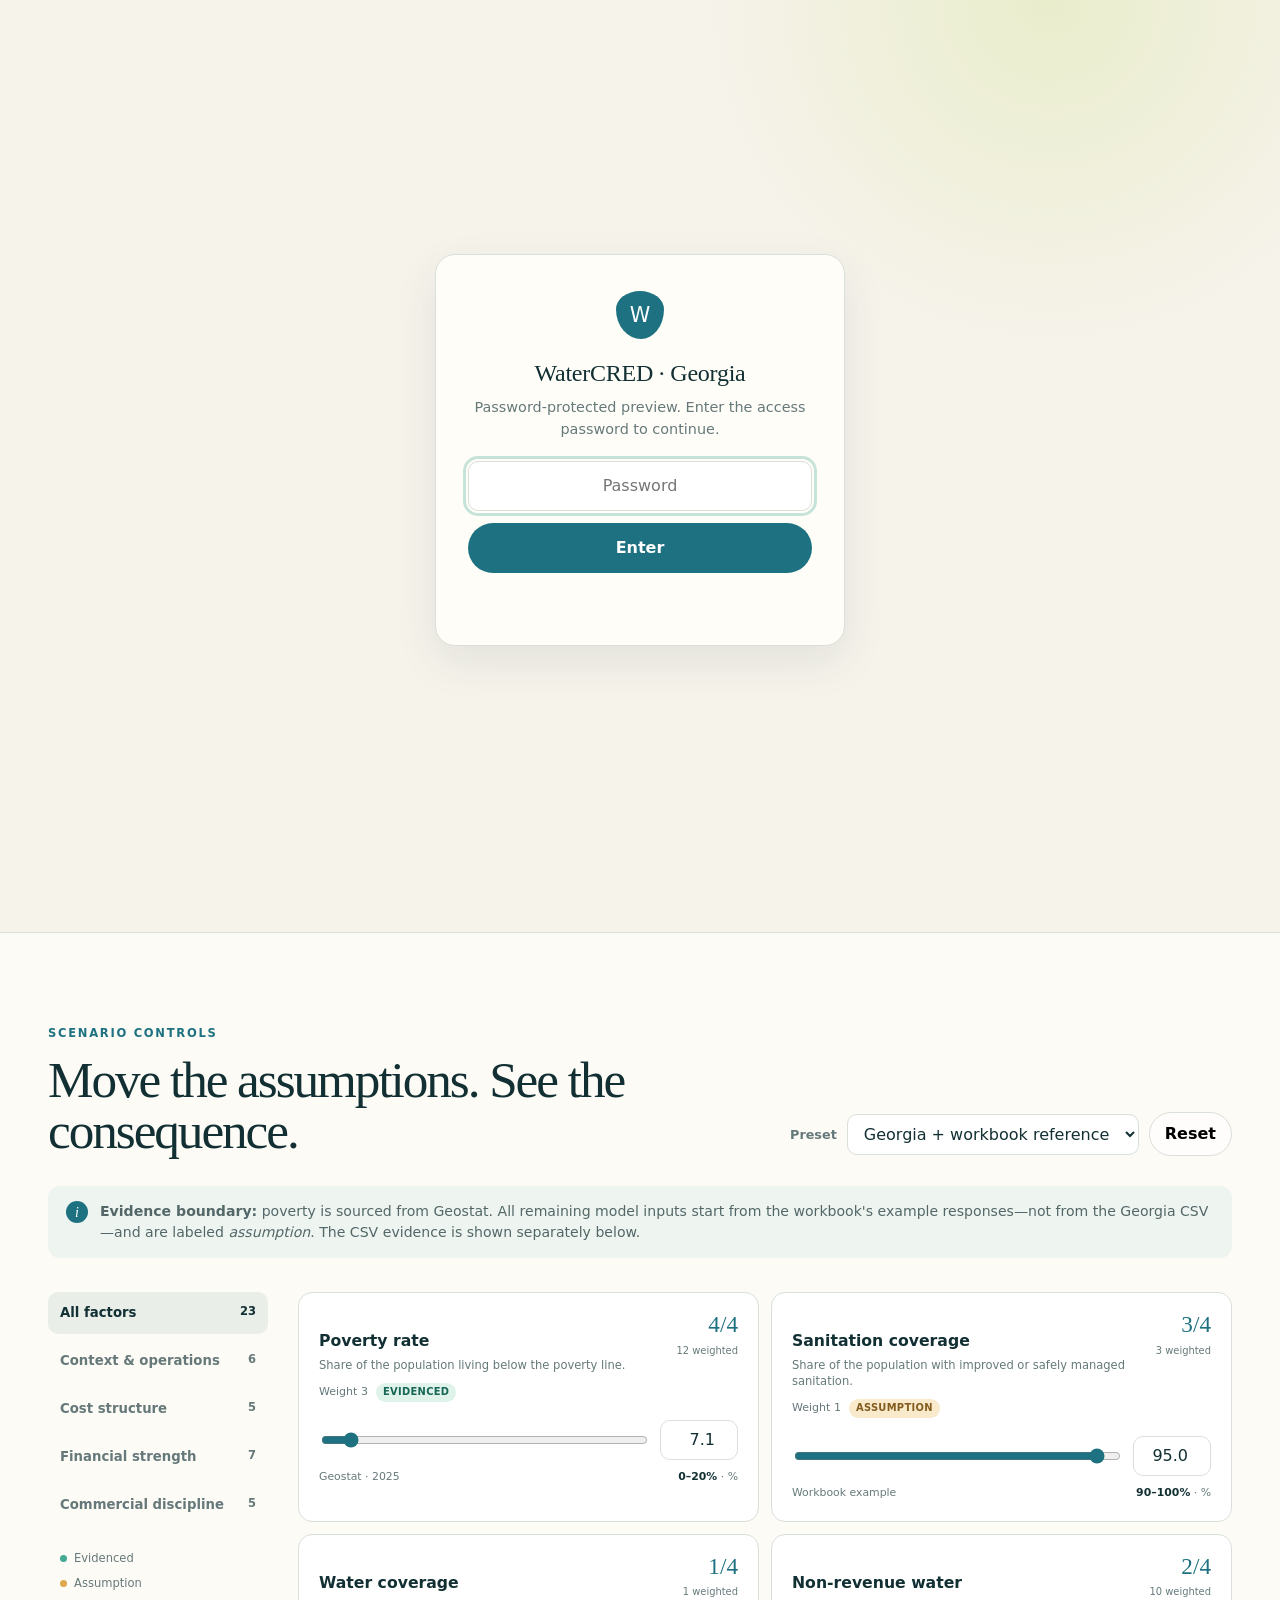
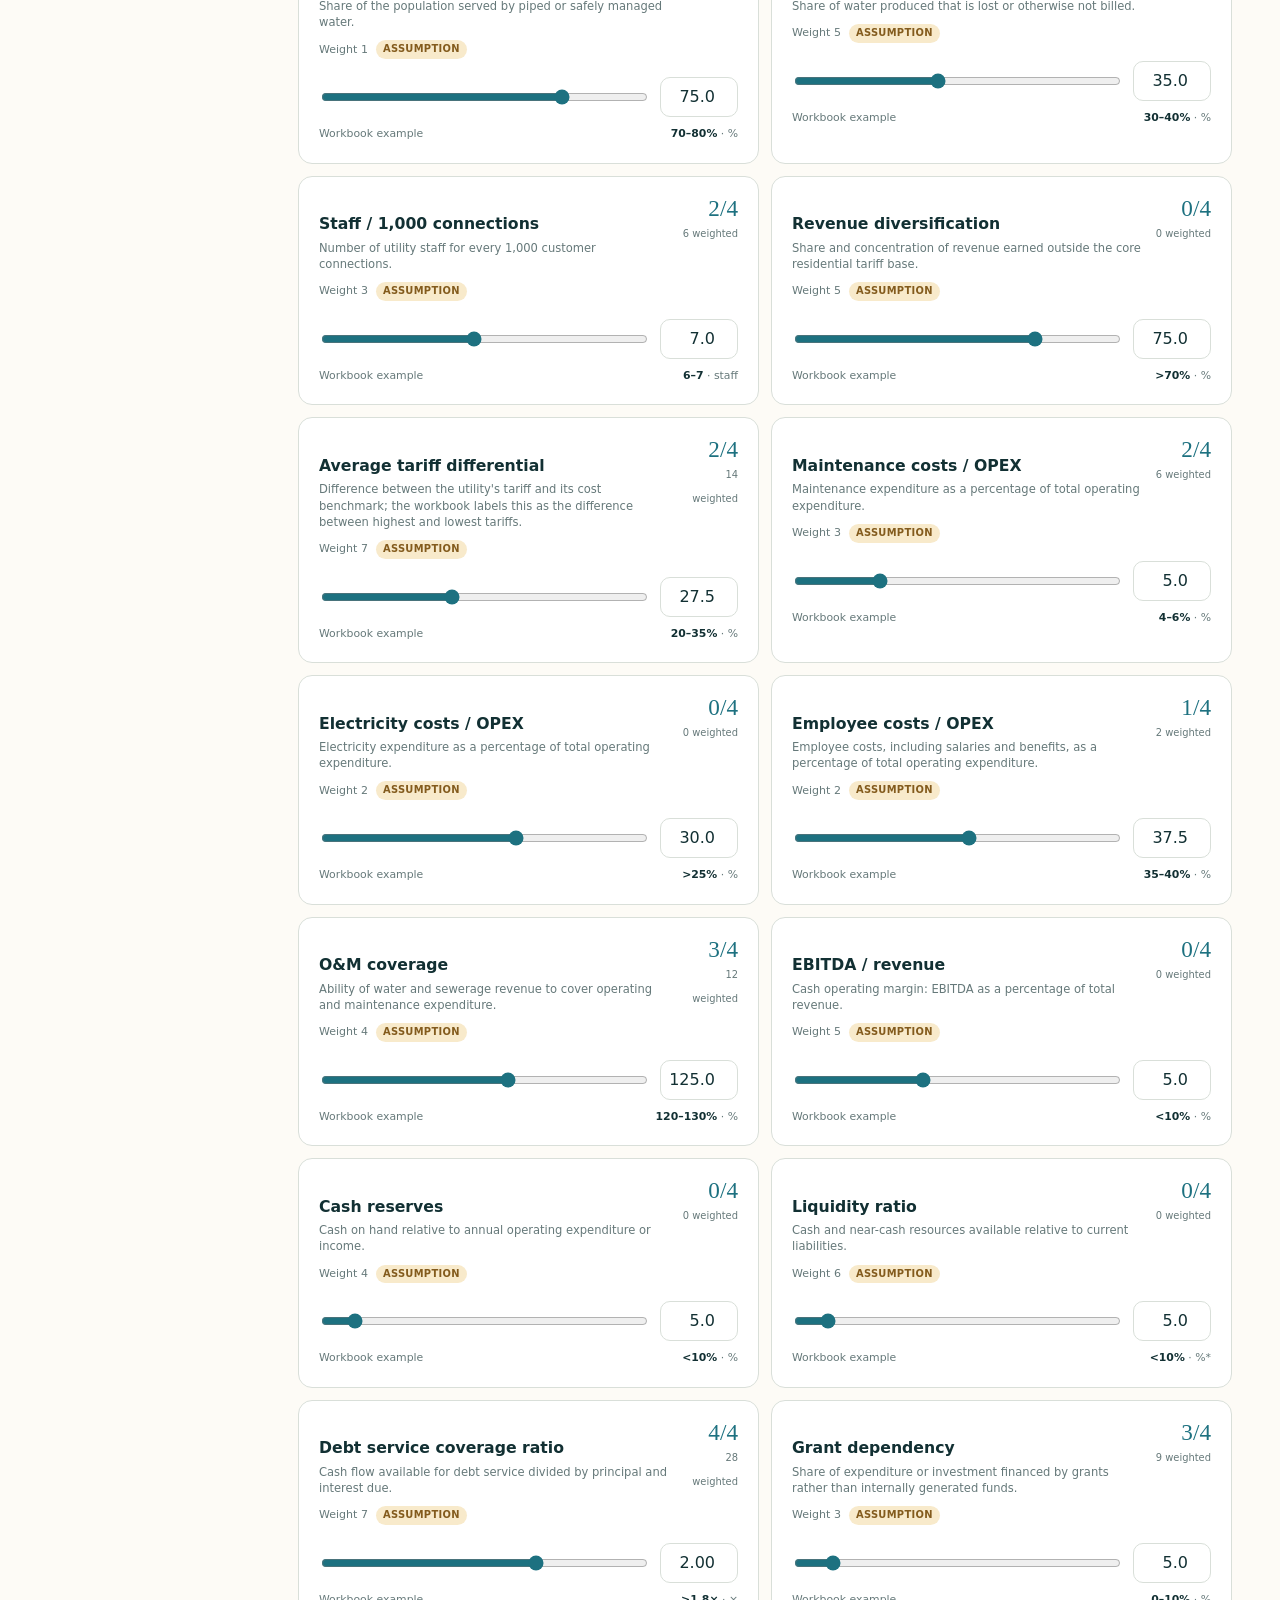
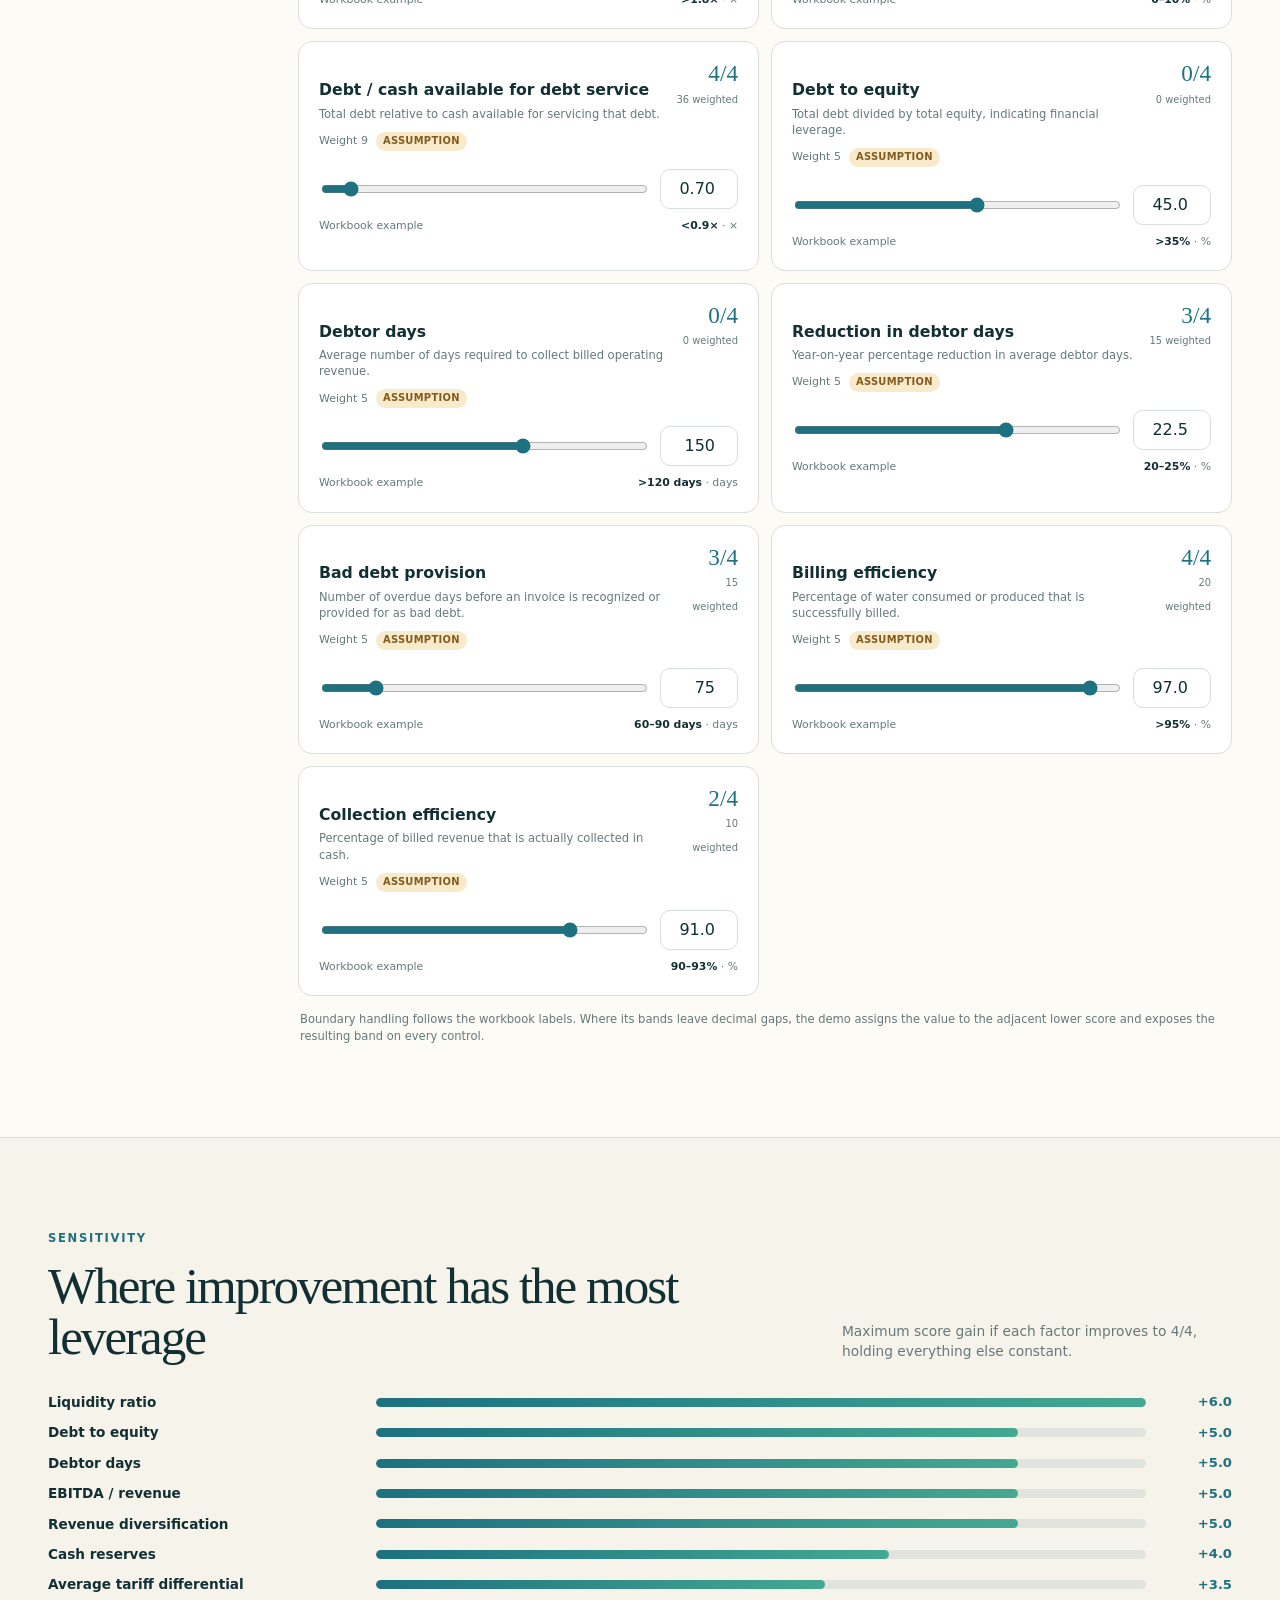
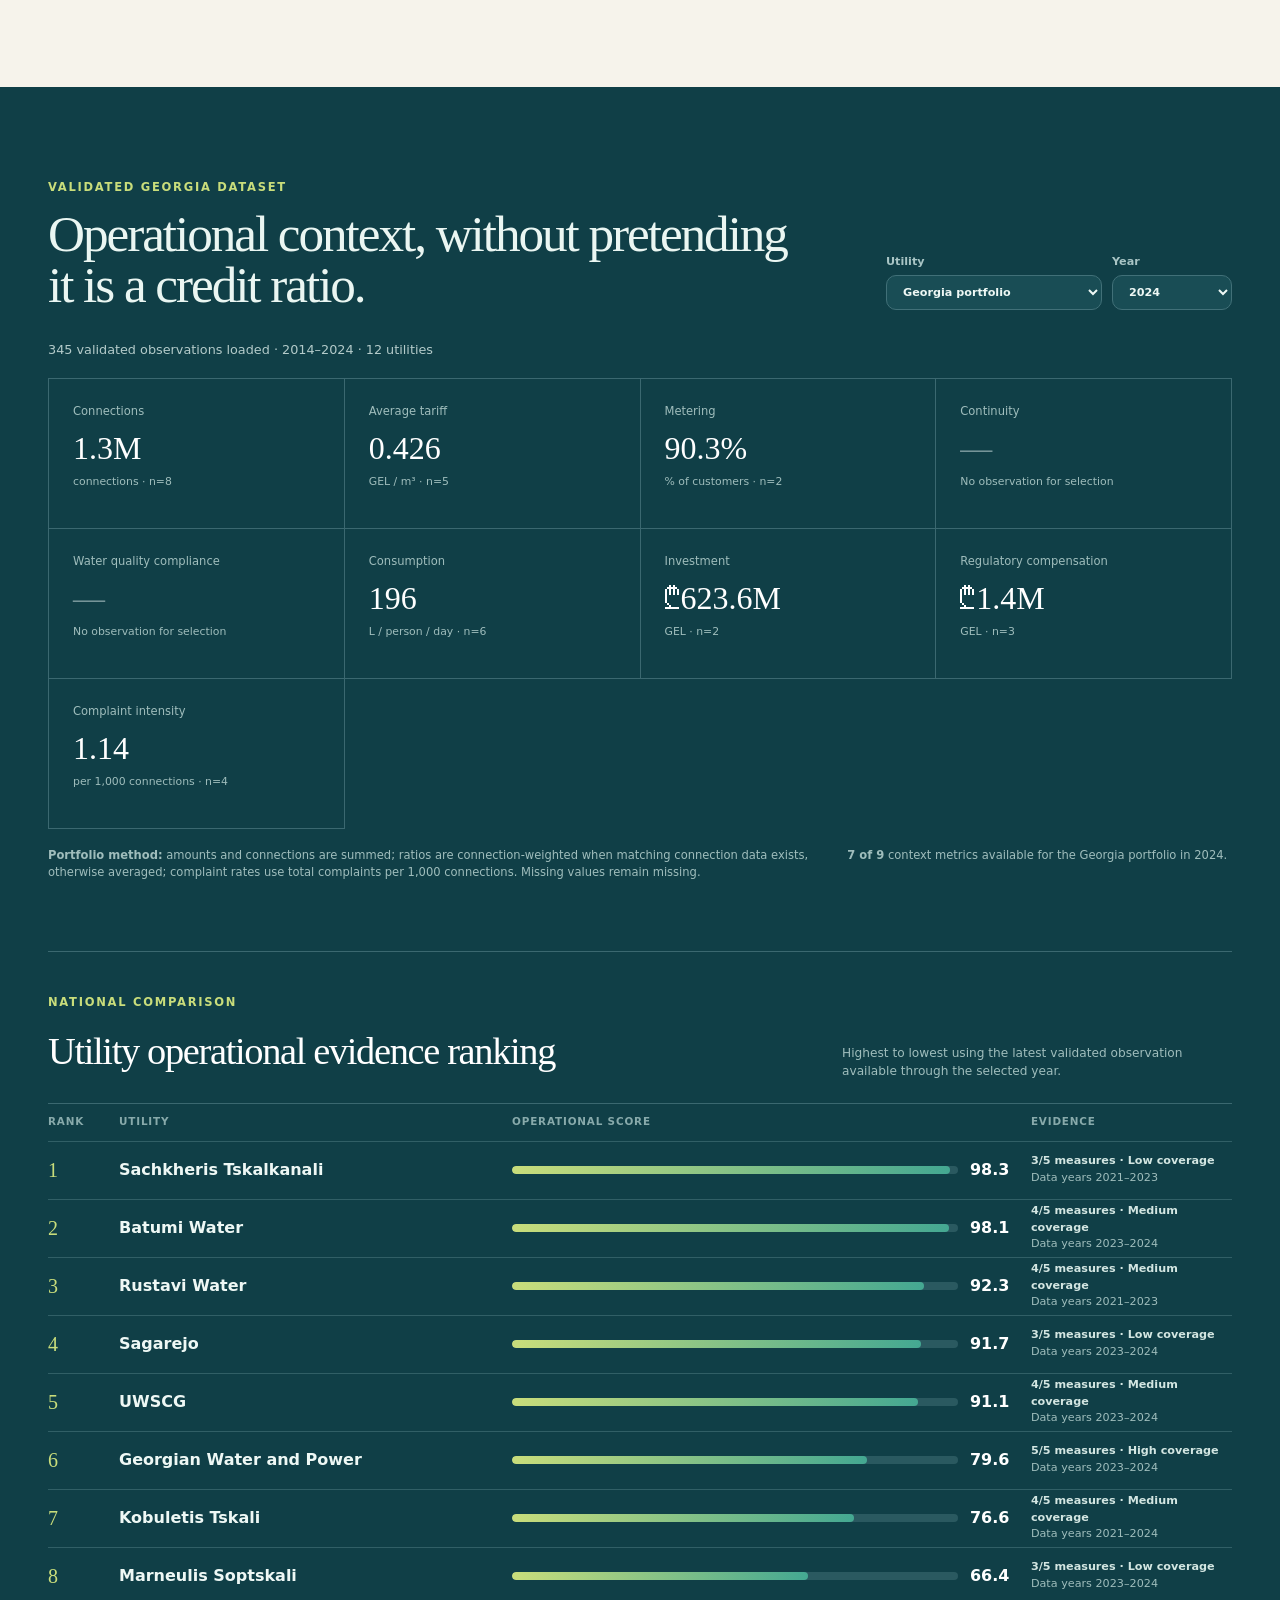
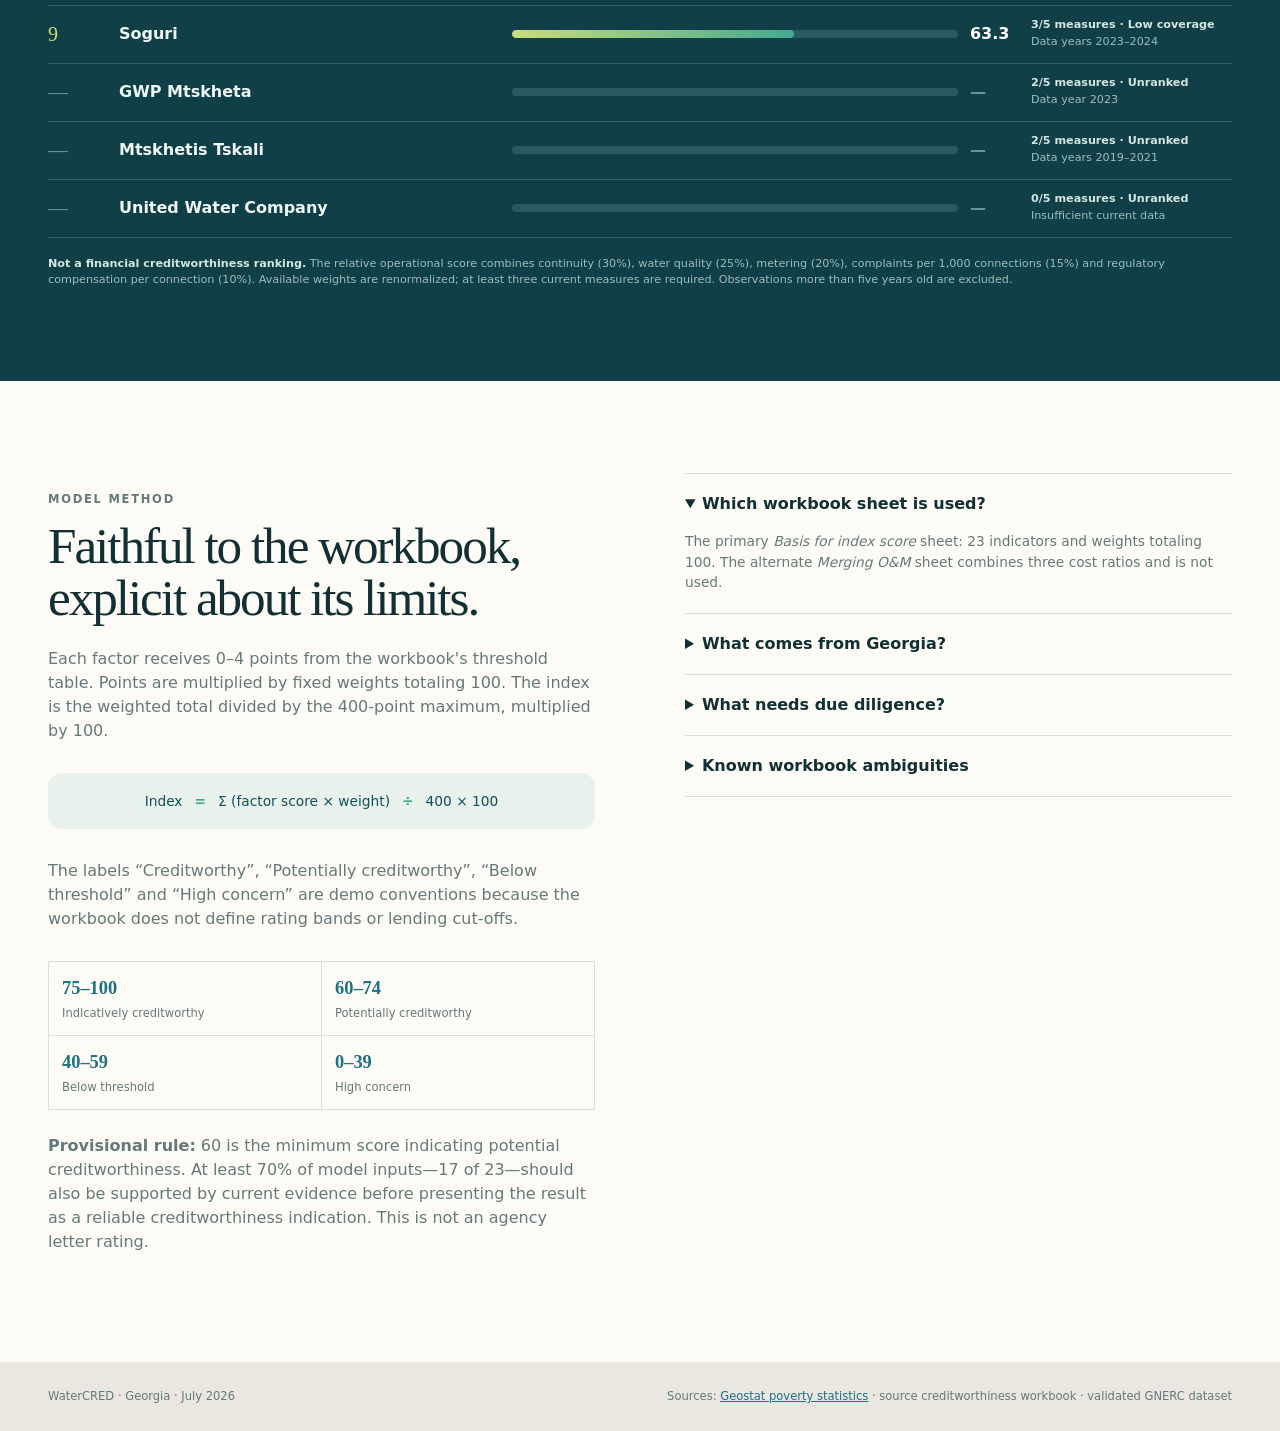
==== commit bb5d3e6f: "Add cosmetic client-side access gate + GitHub Pages config - gate.js + overlay on philippines.html a" ====
--- a/georgia.html
+++ b/georgia.html
@@ -6,8 +6,19 @@
   <meta name="description" content="WaterCRED: interactive Georgia utility creditworthiness scenario simulator based on a 23-factor workbook model.">
   <title>WaterCRED · Georgia</title>
   <link rel="stylesheet" href="styles.css">
+  <script>if(sessionStorage.getItem("watercred_gate_ok")==="1")document.documentElement.classList.add("wc-unlocked");</script>
 </head>
 <body>
+  <div id="wc-gate">
+    <form id="wc-gate-form" autocomplete="off">
+      <span class="brand-mark" aria-hidden="true">W</span>
+      <h2>WaterCRED · Georgia</h2>
+      <p>Password-protected preview. Enter the access password to continue.</p>
+      <input type="password" id="wc-gate-input" placeholder="Password" aria-label="Access password" autocomplete="off" autofocus>
+      <button class="button primary" type="submit">Enter</button>
+      <p id="wc-gate-err" role="alert" aria-live="assertive"></p>
+    </form>
+  </div>
   <header class="topbar">
     <a class="brand" href="#top" aria-label="WaterCRED home">
       <span class="brand-mark" aria-hidden="true">W</span>
@@ -210,6 +221,7 @@
     <p>Sources: <a href="https://www.geostat.ge/en/modules/categories/192/living-conditions" target="_blank" rel="noreferrer">Geostat poverty statistics</a> · source creditworthiness workbook · validated GNERC dataset</p>
   </footer>
 
+  <script src="gate.js"></script>
   <script src="core.js"></script>
   <script src="georgia.js"></script>
 </body>
--- a/styles.css
+++ b/styles.css
@@ -378,3 +378,18 @@
   html { scroll-behavior: auto; }
   *, *::before, *::after { transition: none !important; }
 }
+
+/* ---- Cosmetic access gate (see gate.js) --------------------------------- */
+html:not(.wc-unlocked):has(#wc-gate) { overflow: hidden; }
+#wc-gate {
+  position: fixed; inset: 0; z-index: 99999; display: grid; place-items: center; overflow: auto; padding: 24px;
+  background: radial-gradient(circle at 82% 0%, rgba(201, 221, 123, 0.28), transparent 22rem), var(--paper);
+}
+html.wc-unlocked #wc-gate { display: none; }
+#wc-gate-form { width: min(410px, 100%); padding: 36px 32px; text-align: center; background: var(--card); border: 1px solid var(--line); border-radius: var(--radius); box-shadow: var(--shadow); }
+#wc-gate-form .brand-mark { width: 48px; height: 48px; margin: 0 auto 16px; font-size: 1.3rem; }
+#wc-gate-form h2 { margin: 0 0 6px; font-family: Georgia, serif; font-size: 1.5rem; font-weight: 400; letter-spacing: -0.01em; }
+#wc-gate-form > p { margin: 0 0 20px; color: var(--muted); font-size: 0.9rem; }
+#wc-gate-input { width: 100%; margin-bottom: 12px; padding: 12px 14px; text-align: center; color: var(--ink); border: 1px solid var(--line); border-radius: 10px; background: white; }
+#wc-gate-form button { width: 100%; }
+#wc-gate-err { min-height: 1.1em; margin: 12px 0 0; color: var(--red); font-size: 0.82rem; font-weight: 650; }
